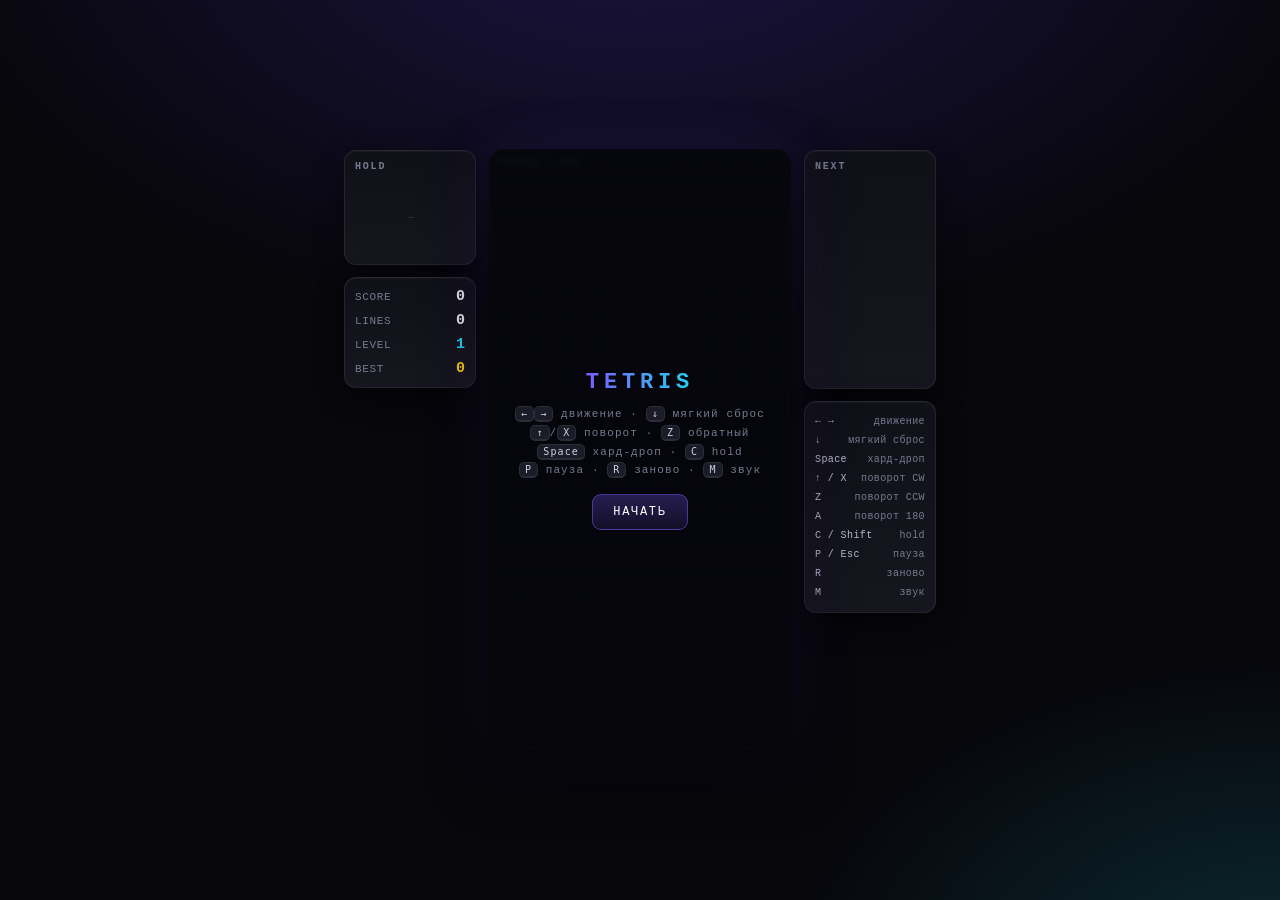
==== index.html @ 753d212d "Тетрис в браузере: SRS, 7-bag, hold, призрак, T-spin Ванильный JS без зависимостей и сборки: страниц" ====
<!doctype html>
<html lang="ru">
<head>
<meta charset="utf-8">
<meta name="viewport" content="width=device-width, initial-scale=1, viewport-fit=cover, user-scalable=no">
<meta name="theme-color" content="#07070c">
<meta name="description" content="Тетрис в браузере: Super Rotation System, hold, призрак фигуры, T-spin, комбо. Без зависимостей и сборки.">
<title>Тетрис</title>
<link rel="icon" type="image/png" href="assets/favicon.png">
<link rel="apple-touch-icon" href="assets/icon-180.png">
<link rel="stylesheet" href="assets/styles.css">
</head>
<body>

<div class="app">
  <aside class="panel">
    <div class="box">
      <h2>HOLD</h2>
      <canvas id="hold"></canvas>
    </div>
    <div class="box">
      <div class="stat"><span>SCORE</span><b id="score">0</b></div>
      <div class="stat"><span>LINES</span><b id="lines">0</b></div>
      <div class="stat"><span>LEVEL</span><b id="level" class="acc">1</b></div>
      <div class="stat"><span>BEST</span><b id="best" class="hi">0</b></div>
    </div>
  </aside>

  <main class="stage">
    <canvas id="board"></canvas>
    <div class="badge">TETRIS / SRS</div>
    <div class="combo" id="combo"></div>
    <div class="overlay" id="overlay">
      <div class="title" id="ovTitle">TETRIS</div>
      <div class="sub" id="ovSub">
        <kbd>←</kbd><kbd>→</kbd> движение · <kbd>↓</kbd> мягкий сброс<br>
        <kbd>↑</kbd>/<kbd>X</kbd> поворот · <kbd>Z</kbd> обратный<br>
        <kbd>Space</kbd> хард-дроп · <kbd>C</kbd> hold<br>
        <kbd>P</kbd> пауза · <kbd>R</kbd> заново · <kbd>M</kbd> звук
      </div>
      <button class="btn" id="ovBtn">НАЧАТЬ</button>
    </div>
  </main>

  <aside class="panel">
    <div class="box">
      <h2>NEXT</h2>
      <canvas id="next"></canvas>
    </div>
    <div class="box keys">
      <div><span>← →</span>движение</div>
      <div><span>↓</span>мягкий сброс</div>
      <div><span>Space</span>хард-дроп</div>
      <div><span>↑ / X</span>поворот CW</div>
      <div><span>Z</span>поворот CCW</div>
      <div><span>A</span>поворот 180</div>
      <div><span>C / Shift</span>hold</div>
      <div><span>P / Esc</span>пауза</div>
      <div><span>R</span>заново</div>
      <div><span>M</span>звук</div>
    </div>
  </aside>
</div>

<div class="touch" id="touch">
  <button data-act="left">◀</button>
  <button data-act="ccw">⟲</button>
  <button data-act="cw">⟳</button>
  <button data-act="hold">H</button>
  <button data-act="pause">II</button>
  <button data-act="soft">▼</button>
  <button data-act="hard" class="wide">DROP</button>
  <button data-act="right">▶</button>
</div>

<script src="assets/game.js"></script>
<script>
  Tetris.createTetris(document.body);
</script>
</body>
</html>
---- assets/styles.css ----
:root{
  --bg:#07070c;
  --panel:#101019;
  --panel-2:#16161f;
  --line:rgba(255,255,255,.08);
  --text:#e8e8f2;
  --dim:#7a7a90;
  --accent:#7c5cff;
  --accent-2:#22d3ee;
}

*{box-sizing:border-box;-webkit-tap-highlight-color:transparent}
html,body{height:100%}

body{
  margin:0;
  background:
    radial-gradient(1200px 700px at 50% -10%, #1b1440 0%, transparent 60%),
    radial-gradient(900px 600px at 100% 110%, #0b2b33 0%, transparent 55%),
    var(--bg);
  color:var(--text);
  font-family:ui-monospace,SFMono-Regular,Menlo,Consolas,"Liberation Mono",monospace;
  display:flex;align-items:center;justify-content:center;
  padding:14px;
  overflow:hidden;
  user-select:none;
}

.app{display:flex;gap:14px;align-items:flex-start;max-height:100%}
.panel{display:flex;flex-direction:column;gap:12px;width:132px}

.box{
  background:linear-gradient(180deg,var(--panel),var(--panel-2));
  border:1px solid var(--line);
  border-radius:12px;
  padding:10px;
  box-shadow:0 10px 30px rgba(0,0,0,.45), inset 0 1px 0 rgba(255,255,255,.04);
}
.box h2{margin:0 0 8px;font-size:10px;letter-spacing:.18em;color:var(--dim);font-weight:600}
.box canvas{display:block;width:100%;height:auto}

.stat{display:flex;justify-content:space-between;align-items:baseline;gap:8px;font-size:11px;color:var(--dim);letter-spacing:.06em}
.stat + .stat{margin-top:7px}
.stat b{font-size:15px;color:var(--text);font-weight:700;letter-spacing:0}
.stat b.acc{color:var(--accent-2)}
.stat b.hi{color:#facc15}

.stage{position:relative;display:flex;align-items:center;justify-content:center}

#board{
  display:block;
  border-radius:14px;
  border:1px solid rgba(255,255,255,.09);
  background:#0a0a12;
  box-shadow:0 0 0 1px rgba(0,0,0,.6), 0 24px 60px rgba(0,0,0,.6), 0 0 60px rgba(124,92,255,.12);
  touch-action:none;
}
#board.shake{animation:shake .18s linear}

@keyframes shake{
  0%{transform:translate(0,0)}
  25%{transform:translate(-3px,2px)}
  50%{transform:translate(3px,-2px)}
  75%{transform:translate(-2px,-1px)}
  100%{transform:translate(0,0)}
}

.overlay{
  position:absolute;inset:0;border-radius:14px;
  background:rgba(6,6,12,.82);
  backdrop-filter:blur(3px);
  display:flex;flex-direction:column;align-items:center;justify-content:center;
  gap:10px;text-align:center;padding:18px;
  transition:opacity .18s ease;
}
.overlay.hide{opacity:0;pointer-events:none}
.overlay .title{
  font-size:22px;letter-spacing:.22em;font-weight:700;
  background:linear-gradient(90deg,#7c5cff,#22d3ee);
  -webkit-background-clip:text;background-clip:text;color:transparent;
}
.overlay .sub{font-size:11px;color:var(--dim);letter-spacing:.1em;line-height:1.7}
.overlay kbd{
  background:#1c1c28;border:1px solid var(--line);border-bottom-width:2px;
  border-radius:5px;padding:1px 5px;font-size:10px;color:#cfcfe4;
}

.btn{
  margin-top:4px;cursor:pointer;border:1px solid rgba(124,92,255,.5);
  background:linear-gradient(180deg,rgba(124,92,255,.28),rgba(124,92,255,.12));
  color:#fff;font:inherit;font-size:12px;letter-spacing:.14em;
  padding:10px 20px;border-radius:9px;transition:.15s;
}
.btn:hover{background:linear-gradient(180deg,rgba(124,92,255,.45),rgba(124,92,255,.2));transform:translateY(-1px)}
.btn:active{transform:translateY(0)}

.keys{font-size:10px;color:var(--dim);line-height:1.9;letter-spacing:.04em}
.keys div{display:flex;justify-content:space-between;gap:8px}
.keys span{color:#b9b9cf}

.badge{position:absolute;top:8px;left:8px;font-size:9px;letter-spacing:.16em;color:var(--dim);pointer-events:none}

.combo{
  position:absolute;top:50%;left:50%;transform:translate(-50%,-50%) scale(.7);
  font-size:26px;font-weight:700;color:#facc15;letter-spacing:.1em;
  text-shadow:0 0 24px rgba(250,204,21,.7);opacity:0;pointer-events:none;
  transition:opacity .2s, transform .2s;
}
.combo.show{opacity:1;transform:translate(-50%,-50%) scale(1)}

.touch{display:none}

@media (hover:none) and (pointer:coarse){
  body{align-items:flex-start}
  .app{flex-direction:column;align-items:center;gap:10px}
  .panel{flex-direction:row;width:auto;gap:8px}
  .panel .box{min-width:92px}
  .keys{display:none}
  .touch{
    display:grid;grid-template-columns:repeat(5,1fr);gap:8px;
    width:min(100vw - 28px, 420px);margin-top:4px;
  }
  .touch button{
    background:linear-gradient(180deg,var(--panel),var(--panel-2));
    border:1px solid var(--line);border-radius:12px;color:var(--text);
    font:inherit;font-size:17px;padding:14px 0;min-height:52px;
  }
  .touch button:active{background:#22222f}
  .touch .wide{grid-column:span 3}
}

@media (max-width:720px){
  .panel{width:96px}
  .stat b{font-size:13px}
  .box{padding:8px}
}
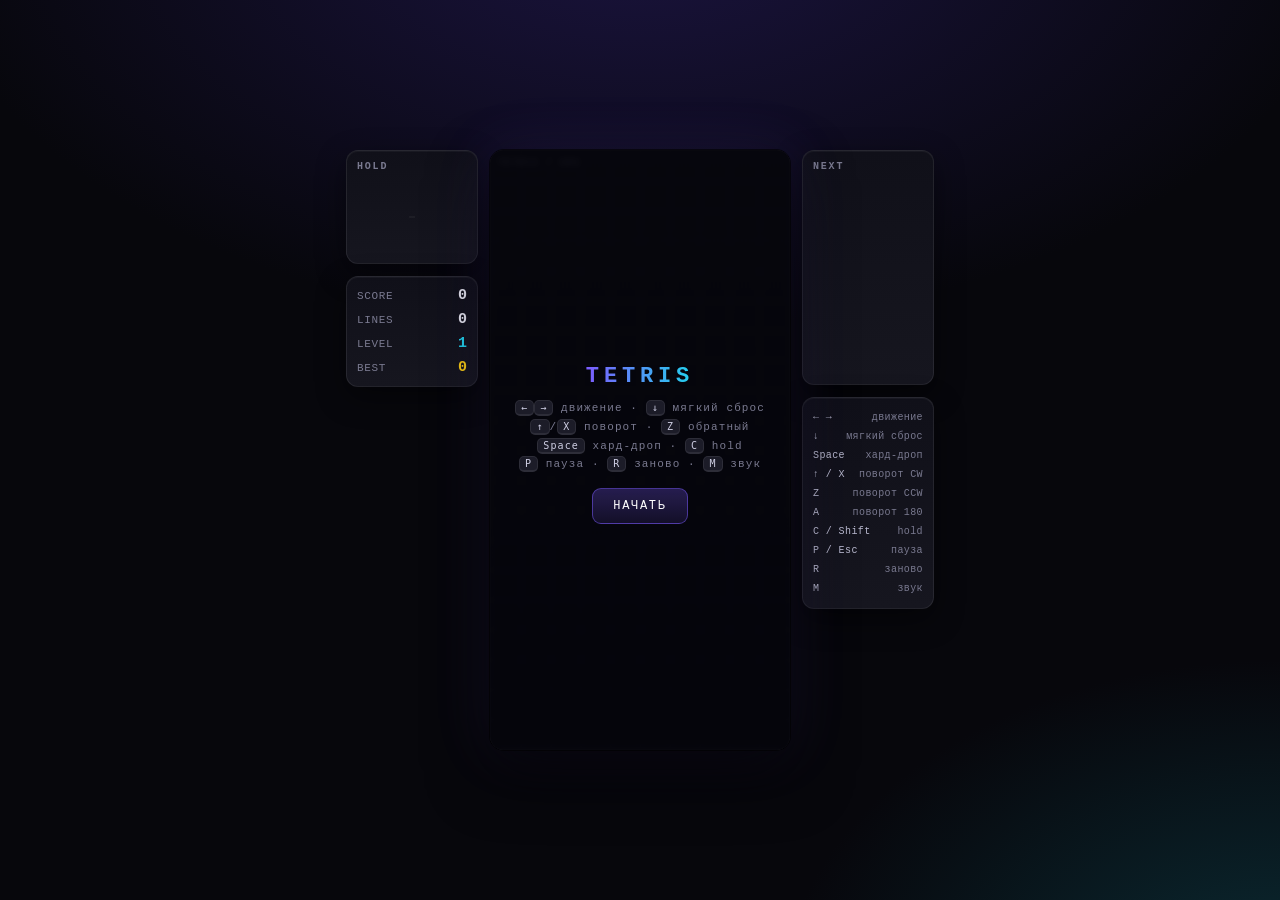
==== commit 13a74a4a: "Мобильное управление, раскладка под телефон и установка как приложение Игра была рассчитана на компь" ====
--- a/index.html
+++ b/index.html
@@ -5,24 +5,35 @@
 <meta name="viewport" content="width=device-width, initial-scale=1, viewport-fit=cover, user-scalable=no">
 <meta name="theme-color" content="#07070c">
 <meta name="description" content="Тетрис в браузере: Super Rotation System, hold, призрак фигуры, T-spin, комбо. Без зависимостей и сборки.">
+<meta name="mobile-web-app-capable" content="yes">
+<meta name="apple-mobile-web-app-capable" content="yes">
+<meta name="apple-mobile-web-app-status-bar-style" content="black-translucent">
+<meta name="apple-mobile-web-app-title" content="Тетрис">
 <title>Тетрис</title>
-<link rel="icon" type="image/png" href="assets/favicon.png">
+<link rel="manifest" href="manifest.webmanifest">
+<link rel="icon" type="image/png" sizes="32x32" href="assets/favicon.png">
+<link rel="icon" type="image/png" sizes="192x192" href="assets/icon-192.png">
 <link rel="apple-touch-icon" href="assets/icon-180.png">
 <link rel="stylesheet" href="assets/styles.css">
 </head>
 <body>
 
 <div class="app">
-  <aside class="panel">
-    <div class="box">
+  <aside class="panel panel-left">
+    <div class="box box-hold">
       <h2>HOLD</h2>
       <canvas id="hold"></canvas>
     </div>
-    <div class="box">
-      <div class="stat"><span>SCORE</span><b id="score">0</b></div>
+
+    <div class="box stats">
+      <div class="stat stat-score"><span>SCORE</span><b id="score">0</b></div>
       <div class="stat"><span>LINES</span><b id="lines">0</b></div>
       <div class="stat"><span>LEVEL</span><b id="level" class="acc">1</b></div>
-      <div class="stat"><span>BEST</span><b id="best" class="hi">0</b></div>
+      <div class="stat stat-best"><span>BEST</span><b id="best" class="hi">0</b></div>
+      <div class="quick">
+        <button type="button" class="icon-btn" data-act="pause" aria-label="Пауза">❚❚</button>
+        <button type="button" class="icon-btn" data-act="restart" aria-label="Начать заново">↺</button>
+      </div>
     </div>
   </aside>
 
@@ -39,15 +50,18 @@
         <kbd>P</kbd> пауза · <kbd>R</kbd> заново · <kbd>M</kbd> звук
       </div>
       <button class="btn" id="ovBtn">НАЧАТЬ</button>
+      <button class="btn btn-ghost" id="ovInstall" hidden>УСТАНОВИТЬ</button>
+      <p class="hint" id="ovHint"></p>
     </div>
   </main>
 
-  <aside class="panel">
-    <div class="box">
+  <aside class="panel panel-right">
+    <div class="box box-next">
       <h2>NEXT</h2>
       <canvas id="next"></canvas>
     </div>
-    <div class="box keys">
+
+    <div class="box keys help">
       <div><span>← →</span>движение</div>
       <div><span>↓</span>мягкий сброс</div>
       <div><span>Space</span>хард-дроп</div>
@@ -60,22 +74,29 @@
       <div><span>M</span>звук</div>
     </div>
   </aside>
-</div>
 
-<div class="touch" id="touch">
-  <button data-act="left">◀</button>
-  <button data-act="ccw">⟲</button>
-  <button data-act="cw">⟳</button>
-  <button data-act="hold">H</button>
-  <button data-act="pause">II</button>
-  <button data-act="soft">▼</button>
-  <button data-act="hard" class="wide">DROP</button>
-  <button data-act="right">▶</button>
+  <div class="controls" id="controls">
+    <button type="button" data-act="left" aria-label="Влево">◀</button>
+    <button type="button" data-act="soft" aria-label="Мягкий сброс">▼</button>
+    <button type="button" data-act="right" aria-label="Вправо">▶</button>
+    <button type="button" data-act="cw" aria-label="Поворот по часовой">⟳</button>
+    <button type="button" data-act="hard" aria-label="Сбросить фигуру">⤓</button>
+    <button type="button" data-act="hold" aria-label="Hold">⇄</button>
+  </div>
 </div>
 
 <script src="assets/game.js"></script>
 <script>
   Tetris.createTetris(document.body);
+
+  // Офлайн-режим: service worker требует http(s), на file:// его просто нет.
+  if ('serviceWorker' in navigator && location.protocol.startsWith('http')) {
+    window.addEventListener('load', () => {
+      navigator.serviceWorker.register('sw.js').catch(() => {
+        /* без SW игра тоже работает — просто без офлайна */
+      });
+    });
+  }
 </script>
 </body>
 </html>
--- a/assets/styles.css
+++ b/assets/styles.css
@@ -7,6 +7,7 @@
   --dim:#7a7a90;
   --accent:#7c5cff;
   --accent-2:#22d3ee;
+  --gap:12px;
 }
 
 *{box-sizing:border-box;-webkit-tap-highlight-color:transparent}
@@ -24,10 +25,31 @@
   padding:14px;
   overflow:hidden;
   user-select:none;
-}
-
-.app{display:flex;gap:14px;align-items:flex-start;max-height:100%}
-.panel{display:flex;flex-direction:column;gap:12px;width:132px}
+  -webkit-user-select:none;
+}
+
+/* ─────────────────────── Раскладка ───────────────────────
+   Десктоп: HOLD и счёт слева, поле в центре, NEXT и подсказки справа.
+   Телефон: HOLD, счёт и NEXT в одной полосе сверху, поле занимает
+   всё оставшееся место, кнопки — снизу. Переключение делает CSS,
+   JS спрашивает у него же (см. isCompactLayout в game.js).
+
+   На телефоне панели «раскрываются» через display:contents и их
+   содержимое встаёт прямо в сетку .app.                        */
+
+.app{
+  display:flex;
+  gap:var(--gap);
+  align-items:flex-start;
+  max-height:100%;
+}
+
+.panel{
+  display:flex;
+  flex-direction:column;
+  gap:12px;
+  width:132px;
+}
 
 .box{
   background:linear-gradient(180deg,var(--panel),var(--panel-2));
@@ -45,7 +67,12 @@
 .stat b.acc{color:var(--accent-2)}
 .stat b.hi{color:#facc15}
 
-.stage{position:relative;display:flex;align-items:center;justify-content:center}
+.stage{
+  grid-area:board;
+  position:relative;
+  display:flex;align-items:center;justify-content:center;
+  min-width:0;min-height:0;
+}
 
 #board{
   display:block;
@@ -84,6 +111,7 @@
   background:#1c1c28;border:1px solid var(--line);border-bottom-width:2px;
   border-radius:5px;padding:1px 5px;font-size:10px;color:#cfcfe4;
 }
+.overlay .hint{max-width:250px;margin:2px 0 0;font-size:10px;line-height:1.6;color:var(--dim)}
 
 .btn{
   margin-top:4px;cursor:pointer;border:1px solid rgba(124,92,255,.5);
@@ -93,6 +121,12 @@
 }
 .btn:hover{background:linear-gradient(180deg,rgba(124,92,255,.45),rgba(124,92,255,.2));transform:translateY(-1px)}
 .btn:active{transform:translateY(0)}
+.btn-ghost{
+  font-size:11px;letter-spacing:.1em;padding:8px 14px;
+  border-color:var(--line);
+  background:linear-gradient(180deg,rgba(255,255,255,.06),rgba(255,255,255,.02));
+}
+.btn[hidden]{display:none}
 
 .keys{font-size:10px;color:var(--dim);line-height:1.9;letter-spacing:.04em}
 .keys div{display:flex;justify-content:space-between;gap:8px}
@@ -108,29 +142,140 @@
 }
 .combo.show{opacity:1;transform:translate(-50%,-50%) scale(1)}
 
-.touch{display:none}
-
-@media (hover:none) and (pointer:coarse){
-  body{align-items:flex-start}
-  .app{flex-direction:column;align-items:center;gap:10px}
-  .panel{flex-direction:row;width:auto;gap:8px}
-  .panel .box{min-width:92px}
-  .keys{display:none}
-  .touch{
-    display:grid;grid-template-columns:repeat(5,1fr);gap:8px;
-    width:min(100vw - 28px, 420px);margin-top:4px;
-  }
-  .touch button{
+/* ───────────────────── Кнопки для пальцев ───────────────────── */
+.controls{display:none;grid-area:controls}
+.quick{display:none;gap:4px;grid-column:1/-1;margin-top:2px}
+.icon-btn{
+  flex:1 1 0;
+  display:flex;align-items:center;justify-content:center;
+  min-height:26px;padding:0;
+  border:1px solid var(--line);border-radius:8px;
+  background:linear-gradient(180deg,var(--panel),var(--panel-2));
+  color:var(--dim);font:inherit;font-size:11px;line-height:1;
+  touch-action:none;
+}
+.icon-btn:active,.icon-btn.is-pressed{background:#2b2b3d;color:var(--text)}
+
+/* ───────────────────── Компактная раскладка ─────────────────────
+   Включается на устройствах без мыши и в узком окне.                */
+@media (hover:none) and (pointer:coarse), (max-width:560px){
+  body{
+    display:block;
+    padding:0;
+    overflow:hidden;
+    height:100vh;
+    height:100dvh;
+  }
+
+  .app{
+    display:grid;
+    grid-template-columns:auto minmax(0,1fr) auto;
+    grid-template-rows:auto minmax(0,1fr) auto;
+    grid-template-areas:
+      "hold  stats next"
+      "board board board"
+      "controls controls controls";
+    align-items:stretch;
+    justify-items:stretch;
+    gap:6px;
+    height:100vh;
+    height:100dvh;
+    max-height:none;
+    padding:6px;
+    padding-top:calc(6px + env(safe-area-inset-top));
+    padding-bottom:calc(6px + env(safe-area-inset-bottom));
+    padding-left:calc(6px + env(safe-area-inset-left));
+    padding-right:calc(6px + env(safe-area-inset-right));
+  }
+
+  /* панели раскрываются, чтобы их содержимое встало прямо в сетку .app */
+  .panel{display:contents}
+  .box-hold{grid-area:hold}
+  .box-next{grid-area:next}
+  .stats{grid-area:stats}
+
+  .box{padding:5px;border-radius:10px}
+  .box h2{margin:0 0 3px;font-size:8px;letter-spacing:.12em}
+  .box-hold,.box-next{width:62px;align-self:start}
+  .box-hold canvas,.box-next canvas{width:100%}
+
+  .help{display:none}
+
+  /* счёт: крупно очки, ниже линии и уровень в две колонки */
+  .stats{
+    align-self:start;
+    display:grid;
+    grid-template-columns:1fr auto;
+    gap:1px 10px;
+    padding:5px 8px;
+  }
+  .stat{font-size:8px;letter-spacing:.08em}
+  .stat + .stat{margin-top:0}
+  .stat b{font-size:12px}
+  .stat-score{grid-column:1/-1}
+  .stat-score span{font-size:8px}
+  .stat-score b{font-size:20px;line-height:1.15}
+  .stat-best{display:none}
+
+  .stage{
+    align-self:stretch;
+    min-height:0;
+    overflow:hidden;
+  }
+  .badge{display:none}
+
+  .overlay{padding:10px;gap:6px;border-radius:12px}
+  .overlay .title{font-size:18px;letter-spacing:.16em}
+  .overlay .sub{font-size:10px;line-height:1.55}
+  .overlay kbd{font-size:9px;padding:0 4px}
+  .btn{padding:8px 16px;font-size:11px;margin-top:0}
+
+  .controls{
+    display:grid;
+    grid-template-columns:repeat(6,1fr);
+    gap:6px;
+    touch-action:none;
+  }
+  .controls button{
+    display:flex;align-items:center;justify-content:center;
+    min-height:50px;
+    padding:0;
+    border:1px solid var(--line);border-radius:12px;
     background:linear-gradient(180deg,var(--panel),var(--panel-2));
-    border:1px solid var(--line);border-radius:12px;color:var(--text);
-    font:inherit;font-size:17px;padding:14px 0;min-height:52px;
-  }
-  .touch button:active{background:#22222f}
-  .touch .wide{grid-column:span 3}
-}
-
-@media (max-width:720px){
-  .panel{width:96px}
-  .stat b{font-size:13px}
-  .box{padding:8px}
-}
+    color:var(--text);
+    font:inherit;font-size:20px;line-height:1;
+    touch-action:none;
+    transition:background .08s, transform .08s;
+  }
+  .controls button:active,
+  .controls button.is-pressed{
+    background:linear-gradient(180deg,#2b2b3d,#232330);
+    transform:scale(.96);
+  }
+  .quick{display:flex}
+}
+
+/* На низких экранах ужимаем кнопки, чтобы поле осталось большим */
+@media (hover:none) and (pointer:coarse) and (max-height:700px), (max-width:560px) and (max-height:700px){
+  .controls button{min-height:44px;font-size:18px}
+}
+
+/* Телефон в горизонтальной ориентации: кнопки по краям, поле в центре */
+@media (hover:none) and (pointer:coarse) and (orientation:landscape) and (max-height:560px){
+  .app{
+    grid-template-columns:auto minmax(0,1fr) auto;
+    grid-template-rows:auto minmax(0,1fr);
+    grid-template-areas:
+      "hold board next"
+      "stats board controls";
+    gap:6px;
+  }
+  .controls{grid-template-columns:repeat(3,1fr);align-self:end}
+  .controls button{min-height:38px;font-size:16px}
+  .stat-best{display:none}
+}
+
+@media (prefers-reduced-motion:reduce){
+  .combo,.overlay,.btn,.controls button{transition:none}
+  #board.shake{animation:none}
+}
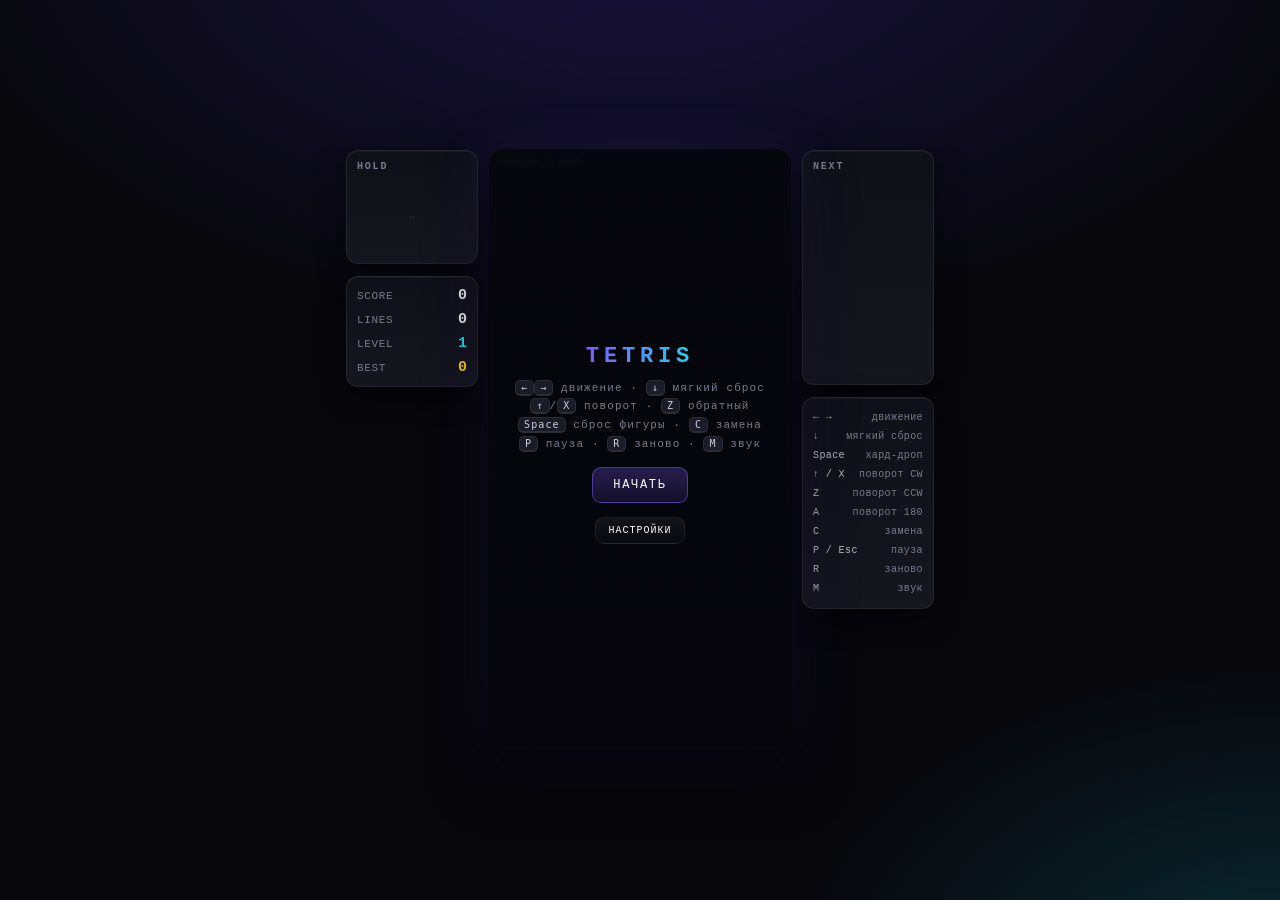
==== commit 1d720360: "Управление жестами, две кнопки и настройки Кнопок было шесть и они мелкие; замена висела на свайпе в" ====
--- a/index.html
+++ b/index.html
@@ -20,7 +20,7 @@
 
 <div class="app">
   <aside class="panel panel-left">
-    <div class="box box-hold">
+    <div class="box box-hold" id="holdBox">
       <h2>HOLD</h2>
       <canvas id="hold"></canvas>
     </div>
@@ -30,10 +30,6 @@
       <div class="stat"><span>LINES</span><b id="lines">0</b></div>
       <div class="stat"><span>LEVEL</span><b id="level" class="acc">1</b></div>
       <div class="stat stat-best"><span>BEST</span><b id="best" class="hi">0</b></div>
-      <div class="quick">
-        <button type="button" class="icon-btn" data-act="pause" aria-label="Пауза">❚❚</button>
-        <button type="button" class="icon-btn" data-act="restart" aria-label="Начать заново">↺</button>
-      </div>
     </div>
   </aside>
 
@@ -50,13 +46,15 @@
         <kbd>P</kbd> пауза · <kbd>R</kbd> заново · <kbd>M</kbd> звук
       </div>
       <button class="btn" id="ovBtn">НАЧАТЬ</button>
-      <button class="btn btn-ghost" id="ovInstall" hidden>УСТАНОВИТЬ</button>
+      <button class="btn btn-ghost" id="ovSecondary" hidden>ЗАНОВО</button>
+      <button class="btn btn-ghost btn-small" id="ovSettings">НАСТРОЙКИ</button>
+      <button class="btn btn-ghost btn-small" id="ovInstall" hidden>УСТАНОВИТЬ</button>
       <p class="hint" id="ovHint"></p>
     </div>
   </main>
 
   <aside class="panel panel-right">
-    <div class="box box-next">
+    <div class="box box-next" id="nextBox">
       <h2>NEXT</h2>
       <canvas id="next"></canvas>
     </div>
@@ -68,20 +66,39 @@
       <div><span>↑ / X</span>поворот CW</div>
       <div><span>Z</span>поворот CCW</div>
       <div><span>A</span>поворот 180</div>
-      <div><span>C / Shift</span>hold</div>
+      <div><span>C</span>замена</div>
       <div><span>P / Esc</span>пауза</div>
       <div><span>R</span>заново</div>
       <div><span>M</span>звук</div>
     </div>
   </aside>
 
+  <!-- Кнопок всего две: остальное — свайпы и тапы по полю -->
   <div class="controls" id="controls">
-    <button type="button" data-act="left" aria-label="Влево">◀</button>
-    <button type="button" data-act="soft" aria-label="Мягкий сброс">▼</button>
-    <button type="button" data-act="right" aria-label="Вправо">▶</button>
-    <button type="button" data-act="cw" aria-label="Поворот по часовой">⟳</button>
-    <button type="button" data-act="hard" aria-label="Сбросить фигуру">⤓</button>
-    <button type="button" data-act="hold" aria-label="Hold">⇄</button>
+    <button type="button" data-act="hold" aria-label="Заменить фигуру">⇄<span>ЗАМЕНА</span></button>
+    <button type="button" data-act="pause" aria-label="Пауза">❚❚<span>ПАУЗА</span></button>
+  </div>
+</div>
+
+<div class="settings-panel" id="settings" hidden>
+  <div class="settings-card">
+    <h2 class="settings-title">НАСТРОЙКИ</h2>
+
+    <label class="toggle">
+      <span>Замена фигуры</span>
+      <input type="checkbox" id="optHold" checked>
+    </label>
+    <label class="toggle">
+      <span>Показывать следующие</span>
+      <input type="checkbox" id="optNext" checked>
+    </label>
+    <label class="toggle">
+      <span>Ускорение темпа</span>
+      <input type="checkbox" id="optSpeed" checked>
+    </label>
+
+    <p class="settings-note" id="settingsNote"></p>
+    <button class="btn" id="settingsDone">ГОТОВО</button>
   </div>
 </div>
 
--- a/assets/styles.css
+++ b/assets/styles.css
@@ -143,18 +143,59 @@
 .combo.show{opacity:1;transform:translate(-50%,-50%) scale(1)}
 
 /* ───────────────────── Кнопки для пальцев ───────────────────── */
+/* Их всего две — замена и пауза, поэтому они крупные. */
 .controls{display:none;grid-area:controls}
-.quick{display:none;gap:4px;grid-column:1/-1;margin-top:2px}
-.icon-btn{
-  flex:1 1 0;
+
+/* ───────────────────── Настройки ───────────────────── */
+.settings-panel{
+  position:fixed;inset:0;z-index:30;
   display:flex;align-items:center;justify-content:center;
-  min-height:26px;padding:0;
-  border:1px solid var(--line);border-radius:8px;
+  padding:16px;
+  background:rgba(6,6,12,.86);
+  backdrop-filter:blur(4px);
+}
+.settings-panel[hidden]{display:none}
+.settings-card{
+  width:100%;max-width:320px;
+  display:flex;flex-direction:column;gap:8px;
+  padding:18px;
+  border:1px solid var(--line);border-radius:16px;
   background:linear-gradient(180deg,var(--panel),var(--panel-2));
-  color:var(--dim);font:inherit;font-size:11px;line-height:1;
-  touch-action:none;
-}
-.icon-btn:active,.icon-btn.is-pressed{background:#2b2b3d;color:var(--text)}
+  box-shadow:0 24px 60px rgba(0,0,0,.6);
+}
+.settings-title{
+  margin:0 0 4px;font-size:13px;letter-spacing:.2em;color:var(--text);font-weight:700;
+  text-align:center;
+}
+.settings-note{margin:0;font-size:10px;line-height:1.5;color:var(--dim);min-height:1px}
+
+.toggle{
+  display:flex;align-items:center;justify-content:space-between;gap:12px;
+  padding:10px 12px;cursor:pointer;
+  border:1px solid var(--line);border-radius:11px;
+  background:rgba(255,255,255,.03);
+  font-size:12px;letter-spacing:.04em;color:var(--text);
+  transition:background .15s;
+}
+.toggle:hover{background:rgba(255,255,255,.06)}
+.toggle input{
+  appearance:none;-webkit-appearance:none;flex:0 0 auto;margin:0;
+  width:42px;height:24px;border-radius:12px;
+  background:#2a2a38;position:relative;cursor:pointer;
+  transition:background .15s;
+}
+.toggle input::after{
+  content:'';position:absolute;top:3px;left:3px;
+  width:18px;height:18px;border-radius:50%;
+  background:#8b8ba0;
+  transition:transform .15s, background .15s;
+}
+.toggle input:checked{background:rgba(124,92,255,.7)}
+.toggle input:checked::after{transform:translateX(18px);background:#fff}
+.toggle input:focus-visible{outline:2px solid var(--accent-2);outline-offset:2px}
+
+.btn-small{font-size:10px;padding:7px 12px}
+[hidden]{display:none !important}
 
 /* ───────────────────── Компактная раскладка ─────────────────────
    Включается на устройствах без мыши и в узком окне.                */
@@ -232,32 +273,36 @@
 
   .controls{
     display:grid;
-    grid-template-columns:repeat(6,1fr);
-    gap:6px;
+    grid-template-columns:1fr 1fr;
+    gap:8px;
     touch-action:none;
   }
   .controls button{
-    display:flex;align-items:center;justify-content:center;
-    min-height:50px;
+    display:flex;flex-direction:column;align-items:center;justify-content:center;gap:2px;
+    min-height:62px;
     padding:0;
-    border:1px solid var(--line);border-radius:12px;
-    background:linear-gradient(180deg,var(--panel),var(--panel-2));
+    border:1px solid rgba(255,255,255,.14);border-radius:14px;
+    background:linear-gradient(180deg,#1b1b27,#14141d);
     color:var(--text);
-    font:inherit;font-size:20px;line-height:1;
+    font:inherit;font-size:22px;line-height:1;
     touch-action:none;
     transition:background .08s, transform .08s;
   }
+  .controls button span{
+    font-size:10px;letter-spacing:.14em;color:var(--dim);line-height:1;
+  }
   .controls button:active,
   .controls button.is-pressed{
-    background:linear-gradient(180deg,#2b2b3d,#232330);
-    transform:scale(.96);
-  }
-  .quick{display:flex}
+    background:linear-gradient(180deg,#33334a,#26263a);
+    transform:scale(.97);
+  }
+  .controls button:active span,
+  .controls button.is-pressed span{color:var(--text)}
 }
 
 /* На низких экранах ужимаем кнопки, чтобы поле осталось большим */
 @media (hover:none) and (pointer:coarse) and (max-height:700px), (max-width:560px) and (max-height:700px){
-  .controls button{min-height:44px;font-size:18px}
+  .controls button{min-height:52px;font-size:20px}
 }
 
 /* Телефон в горизонтальной ориентации: кнопки по краям, поле в центре */
@@ -270,8 +315,8 @@
       "stats board controls";
     gap:6px;
   }
-  .controls{grid-template-columns:repeat(3,1fr);align-self:end}
-  .controls button{min-height:38px;font-size:16px}
+  .controls{grid-template-columns:1fr;align-self:end}
+  .controls button{min-height:46px;font-size:18px;flex-direction:row;gap:6px}
   .stat-best{display:none}
 }
 
